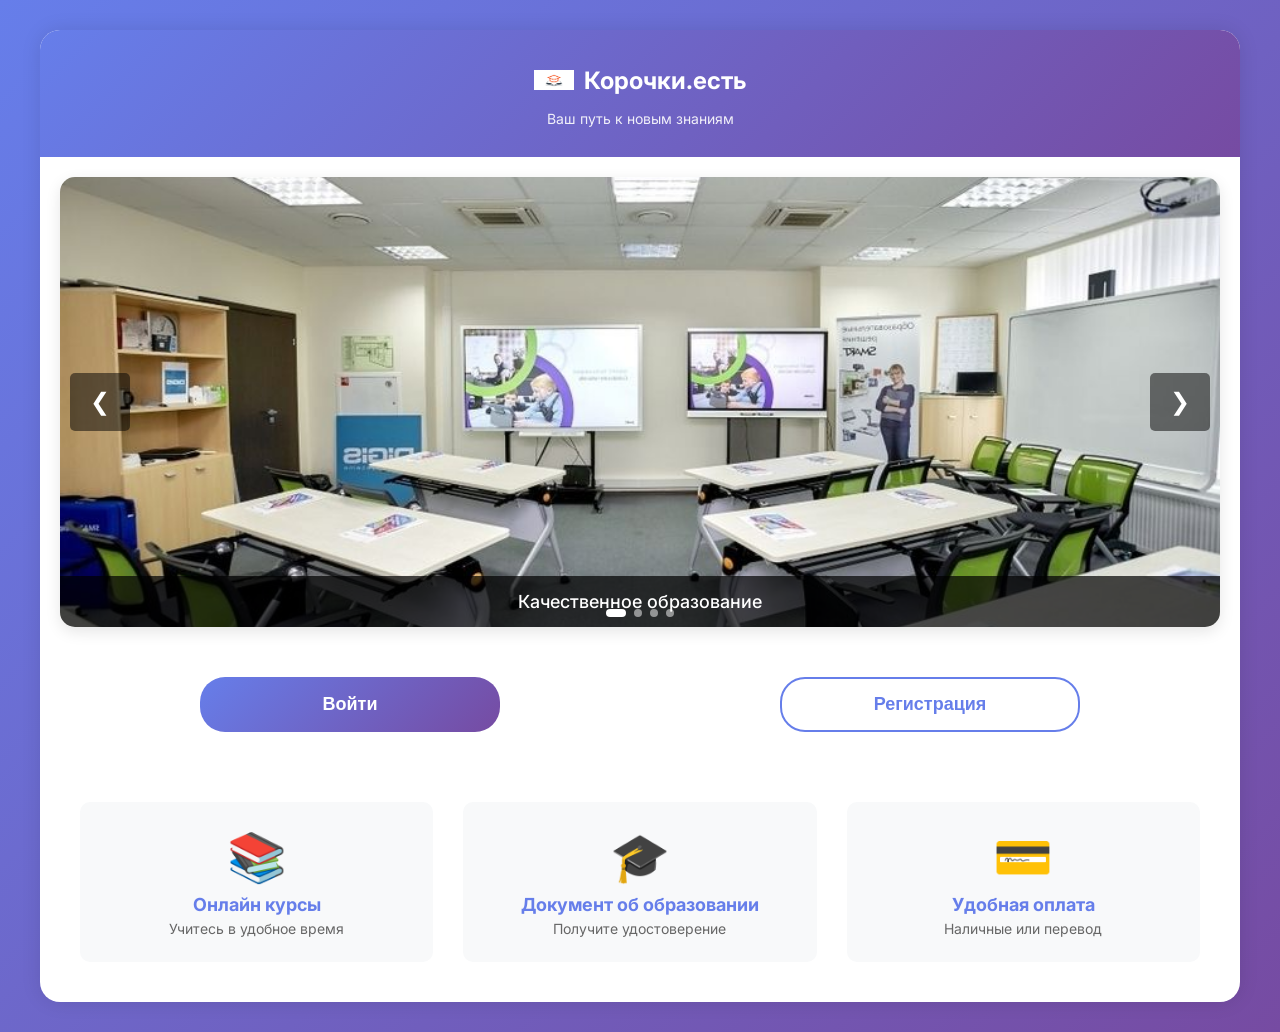
==== index.html @ 3d842842 "first commit" ====
<!DOCTYPE html>
<html lang="ru">
<head>
    <meta charset="UTF-8">
    <meta name="viewport" content="width=device-width, initial-scale=1.0, viewport-fit=cover">
    <title>Корочки.есть - Портал онлайн курсов</title>
    <link rel="stylesheet" href="css/style.css">
    <link href="https://fonts.googleapis.com/css2?family=Inter:wght@300;400;500;600;700&display=swap" rel="stylesheet">
</head>
<body>
    <div class="container">
        <header class="header">
            <div class="logo">
                <img src="images/image01.webp" alt="Корочки.есть" class="logo-img" onerror="this.src='images/placeholder.png'">
                <h1>Корочки.есть</h1>
            </div>
            <p class="tagline">Ваш путь к новым знаниям</p>
            <div class="user-info" id="userInfo" style="display: none;">
                <span id="userName"></span>
                <button class="logout-btn" onclick="logout()">Выйти</button>
            </div>
        </header>

        <!-- Слайдер -->
        <div class="slider-container">
            <div class="slider">
                <div class="slide active">
                    <img src="images/image06.jpg" alt="Образование" onerror="this.src='images/placeholder.jpg'">
                    <div class="slide-caption">Качественное образование</div>
                </div>
                <div class="slide">
                    <img src="images/image08.webp" alt="Курсы" onerror="this.src='images/placeholder.jpg'">
                    <div class="slide-caption">Современные программы</div>
                </div>
                <div class="slide">
                    <img src="images/image11.jpg" alt="Диплом" onerror="this.src='images/placeholder.jpg'">
                    <div class="slide-caption">Официальные документы</div>
                </div>
                <div class="slide">
                    <img src="images/image13.webp" alt="Поддержка" onerror="this.src='images/placeholder.jpg'">
                    <div class="slide-caption">Профессиональные преподаватели</div>
                </div>
            </div>
            <button class="slider-btn prev" onclick="changeSlide(-1)">❮</button>
            <button class="slider-btn next" onclick="changeSlide(1)">❯</button>
            <div class="slider-dots"></div>
        </div>

        <div class="auth-buttons" id="authButtons">
            <button class="btn-primary" onclick="window.location.href='login.html'">Войти</button>
            <button class="btn-secondary" onclick="window.location.href='register.html'">Регистрация</button>
        </div>

        <div class="features">
            <div class="feature-card">
                <div class="feature-icon">📚</div>
                <h3>Онлайн курсы</h3>
                <p>Учитесь в удобное время</p>
            </div>
            <div class="feature-card">
                <div class="feature-icon">🎓</div>
                <h3>Документ об образовании</h3>
                <p>Получите удостоверение</p>
            </div>
            <div class="feature-card">
                <div class="feature-icon">💳</div>
                <h3>Удобная оплата</h3>
                <p>Наличные или перевод</p>
            </div>
        </div>
    </div>

    <script src="js/main.js"></script>
    <script>
        // Проверка авторизации
        if (sessionStorage.getItem('user_id')) {
            document.getElementById('authButtons').style.display = 'none';
            const userInfo = document.getElementById('userInfo');
            userInfo.style.display = 'flex';
            document.getElementById('userName').textContent = `Привет, ${sessionStorage.getItem('full_name') || sessionStorage.getItem('username')}!`;
            
            // Добавляем кнопку перехода в личный кабинет
            const dashboardBtn = document.createElement('button');
            dashboardBtn.className = 'btn-primary';
            dashboardBtn.textContent = 'Мои заявки';
            dashboardBtn.style.marginTop = '10px';
            dashboardBtn.onclick = () => {
                if (sessionStorage.getItem('user_role') === 'admin') {
                    window.location.href = 'admin.html';
                } else {
                    window.location.href = 'applications.html';
                }
            };
            document.querySelector('.auth-buttons').after(dashboardBtn);
        }
    </script>
</body>
</html>
---- css/style.css ----
* {
    margin: 0;
    padding: 0;
    box-sizing: border-box;
}

body {
    font-family: 'Inter', sans-serif;
    background: linear-gradient(135deg, #667eea 0%, #764ba2 100%);
    min-height: 100vh;
    color: #333;
}

/* Контейнер адаптивный */
.container {
    max-width: 1200px;
    margin: 0 auto;
    background: #fff;
    min-height: 100vh;
    box-shadow: 0 0 20px rgba(0,0,0,0.1);
    transition: all 0.3s ease;
}

/* Header */
.header {
    background: linear-gradient(135deg, #667eea 0%, #764ba2 100%);
    color: white;
    padding: 30px 20px;
    text-align: center;
}

.logo {
    display: flex;
    align-items: center;
    justify-content: center;
    gap: 10px;
    margin-bottom: 10px;
}

.logo-img {
    width: 40px;
    height: 40px;
    object-fit: contain;
}

.logo h1 {
    font-size: 24px;
    font-weight: 700;
}

.tagline {
    font-size: 14px;
    opacity: 0.9;
}

/* Слайдер */
.slider-container {
    position: relative;
    margin: 20px;
    border-radius: 15px;
    overflow: hidden;
    box-shadow: 0 5px 15px rgba(0,0,0,0.1);
}

.slider {
    position: relative;
    height: 200px;
}

.slide {
    position: absolute;
    width: 100%;
    height: 100%;
    opacity: 0;
    transition: opacity 0.5s ease;
}

.slide.active {
    opacity: 1;
}

.slide img {
    width: 100%;
    height: 100%;
    object-fit: cover;
    background: linear-gradient(135deg, #667eea 0%, #764ba2 100%);
}

.slide-caption {
    position: absolute;
    bottom: 0;
    left: 0;
    right: 0;
    background: rgba(0,0,0,0.7);
    color: white;
    padding: 10px;
    text-align: center;
    font-size: 14px;
    font-weight: 500;
}

.slider-btn {
    position: absolute;
    top: 50%;
    transform: translateY(-50%);
    background: rgba(0,0,0,0.5);
    color: white;
    border: none;
    padding: 10px 15px;
    cursor: pointer;
    font-size: 18px;
    border-radius: 5px;
    transition: all 0.3s;
    z-index: 10;
}

.slider-btn:hover {
    background: rgba(0,0,0,0.8);
    transform: translateY(-50%) scale(1.05);
}

.prev {
    left: 10px;
}

.next {
    right: 10px;
}

.slider-dots {
    position: absolute;
    bottom: 10px;
    left: 50%;
    transform: translateX(-50%);
    display: flex;
    gap: 8px;
    z-index: 10;
}

.dot {
    width: 8px;
    height: 8px;
    border-radius: 50%;
    background: rgba(255,255,255,0.5);
    cursor: pointer;
    transition: all 0.3s;
}

.dot:hover {
    background: rgba(255,255,255,0.8);
    transform: scale(1.2);
}

.dot.active {
    background: white;
    width: 20px;
    border-radius: 10px;
}

/* Кнопки */
.auth-buttons {
    display: flex;
    gap: 15px;
    padding: 20px;
    justify-content: center;
}

.btn-primary, .btn-secondary {
    flex: 1;
    padding: 12px;
    border: none;
    border-radius: 25px;
    font-size: 16px;
    font-weight: 600;
    cursor: pointer;
    transition: transform 0.3s, box-shadow 0.3s;
}

.btn-primary {
    background: linear-gradient(135deg, #667eea 0%, #764ba2 100%);
    color: white;
}

.btn-secondary {
    background: transparent;
    border: 2px solid #667eea;
    color: #667eea;
}

.btn-primary:hover, .btn-secondary:hover {
    transform: translateY(-2px);
    box-shadow: 0 5px 15px rgba(0,0,0,0.2);
}

/* Карточки преимуществ */
.features {
    display: grid;
    grid-template-columns: repeat(3, 1fr);
    gap: 15px;
    padding: 20px;
}

.feature-card {
    text-align: center;
    padding: 15px;
    background: #f8f9fa;
    border-radius: 10px;
    transition: transform 0.3s;
}

.feature-card:hover {
    transform: translateY(-5px);
}

.feature-icon {
    font-size: 32px;
    margin-bottom: 8px;
}

.feature-card h3 {
    font-size: 14px;
    margin-bottom: 5px;
    color: #667eea;
}

.feature-card p {
    font-size: 12px;
    color: #666;
}

/* Формы */
.form-container {
    padding: 20px;
    max-width: 500px;
    margin: 0 auto;
}

.form-group {
    margin-bottom: 20px;
}

.form-group label {
    display: block;
    margin-bottom: 8px;
    font-weight: 500;
    color: #333;
}

.form-group input, 
.form-group select, 
.form-group textarea {
    width: 100%;
    padding: 12px;
    border: 2px solid #e0e0e0;
    border-radius: 10px;
    font-size: 14px;
    transition: border-color 0.3s;
}

.form-group input:focus, 
.form-group select:focus, 
.form-group textarea:focus {
    outline: none;
    border-color: #667eea;
}

.form-group input.error {
    border-color: #f44336;
}

.error-message {
    color: #f44336;
    font-size: 12px;
    margin-top: 5px;
    display: none;
}

.btn-submit {
    width: 100%;
    padding: 14px;
    background: linear-gradient(135deg, #667eea 0%, #764ba2 100%);
    color: white;
    border: none;
    border-radius: 25px;
    font-size: 16px;
    font-weight: 600;
    cursor: pointer;
    transition: transform 0.3s;
}

.btn-submit:hover {
    transform: translateY(-2px);
}

/* Таблицы */
.table-container {
    overflow-x: auto;
    padding: 20px;
}

table {
    width: 100%;
    border-collapse: collapse;
    min-width: 600px;
}

th, td {
    padding: 12px;
    text-align: left;
    border-bottom: 1px solid #e0e0e0;
}

th {
    background: #f8f9fa;
    font-weight: 600;
    color: #667eea;
}

.status-badge {
    display: inline-block;
    padding: 4px 8px;
    border-radius: 12px;
    font-size: 12px;
    font-weight: 500;
}

.status-new {
    background: #ff9800;
    color: white;
}

.status-in_progress {
    background: #2196f3;
    color: white;
}

.status-completed {
    background: #4caf50;
    color: white;
}

/* Модальные окна */
.modal {
    display: none;
    position: fixed;
    top: 0;
    left: 0;
    width: 100%;
    height: 100%;
    background: rgba(0,0,0,0.5);
    justify-content: center;
    align-items: center;
    z-index: 1000;
}

.modal-content {
    background: white;
    padding: 30px;
    border-radius: 15px;
    max-width: 90%;
    width: 500px;
    position: relative;
    animation: modalSlideIn 0.3s;
}

.close {
    position: absolute;
    top: 15px;
    right: 20px;
    font-size: 24px;
    cursor: pointer;
    color: #999;
    transition: color 0.3s;
}

.close:hover {
    color: #333;
}

/* Навигация */
.nav-menu {
    display: flex;
    background: #f8f9fa;
    border-bottom: 1px solid #e0e0e0;
}

.nav-link {
    flex: 1;
    text-align: center;
    padding: 12px;
    text-decoration: none;
    color: #666;
    font-weight: 500;
    transition: all 0.3s;
}

.nav-link.active {
    color: #667eea;
    border-bottom: 2px solid #667eea;
}

.nav-link:hover {
    background: #f0f0f0;
}

/* Информация о пользователе */
.user-info {
    display: flex;
    align-items: center;
    justify-content: space-between;
    padding: 10px 20px;
    background: rgba(255,255,255,0.1);
    border-radius: 10px;
    margin-top: 10px;
}

.logout-btn {
    background: rgba(255,255,255,0.2);
    border: none;
    color: white;
    padding: 5px 15px;
    border-radius: 20px;
    cursor: pointer;
    transition: all 0.3s;
}

.logout-btn:hover {
    background: rgba(255,255,255,0.3);
    transform: scale(1.05);
}

/* Список заявок */
.applications-list {
    padding: 20px;
    display: grid;
    grid-template-columns: repeat(auto-fill, minmax(350px, 1fr));
    gap: 20px;
}

.application-card {
    background: white;
    border-radius: 10px;
    padding: 15px;
    box-shadow: 0 2px 5px rgba(0,0,0,0.1);
    transition: transform 0.3s, box-shadow 0.3s;
}

.application-card:hover {
    transform: translateY(-5px);
    box-shadow: 0 5px 20px rgba(0,0,0,0.15);
}

.application-header {
    display: flex;
    justify-content: space-between;
    align-items: center;
    margin-bottom: 10px;
}

.application-header h3 {
    color: #667eea;
    font-size: 16px;
}

.application-details {
    font-size: 14px;
    color: #666;
}

.application-details p {
    margin: 5px 0;
}

.application-actions {
    margin-top: 10px;
}

.btn-review {
    background: #4caf50;
    color: white;
    border: none;
    padding: 8px 15px;
    border-radius: 20px;
    cursor: pointer;
    font-size: 12px;
    transition: all 0.3s;
}

.btn-review:hover {
    background: #45a049;
    transform: scale(1.05);
}

/* Пустое состояние */
.empty-state {
    text-align: center;
    padding: 40px 20px;
}

.empty-icon {
    font-size: 64px;
    margin-bottom: 20px;
    opacity: 0.5;
}

.empty-state p {
    color: #666;
    margin-bottom: 20px;
}

/* Статистика администратора */
.admin-stats {
    display: grid;
    grid-template-columns: repeat(auto-fit, minmax(200px, 1fr));
    gap: 15px;
    padding: 20px;
}

.stat-card {
    background: linear-gradient(135deg, #667eea 0%, #764ba2 100%);
    color: white;
    padding: 20px;
    border-radius: 10px;
    text-align: center;
    transition: transform 0.3s;
}

.stat-card:hover {
    transform: translateY(-3px);
}

.stat-value {
    font-size: 32px;
    font-weight: bold;
}

.stat-label {
    font-size: 14px;
    opacity: 0.9;
    margin-top: 5px;
}

/* Фильтры */
.admin-filters {
    display: flex;
    gap: 10px;
    padding: 0 20px 20px 20px;
    flex-wrap: wrap;
}

.search-input, 
.filter-select {
    flex: 1;
    min-width: 200px;
    padding: 12px;
    border: 2px solid #e0e0e0;
    border-radius: 10px;
    font-size: 14px;
    transition: border-color 0.3s;
}

.search-input:focus, 
.filter-select:focus {
    outline: none;
    border-color: #667eea;
}

/* Кнопки действий */
.btn-view {
    background: #667eea;
    color: white;
    border: none;
    padding: 5px 10px;
    border-radius: 5px;
    cursor: pointer;
    font-size: 12px;
    transition: all 0.3s;
}

.btn-view:hover {
    background: #5a67d8;
    transform: scale(1.05);
}

.btn-refresh {
    background: #667eea;
    color: white;
    border: none;
    padding: 8px 15px;
    border-radius: 20px;
    cursor: pointer;
    font-size: 14px;
    transition: all 0.3s;
}

.btn-refresh:hover {
    background: #5a67d8;
    transform: rotate(180deg);
}

/* Пагинация */
.pagination {
    padding: 20px;
    text-align: center;
}

.pagination-controls {
    display: flex;
    justify-content: center;
    gap: 5px;
    flex-wrap: wrap;
}

.page-btn {
    padding: 8px 12px;
    border: 1px solid #e0e0e0;
    background: white;
    border-radius: 5px;
    cursor: pointer;
    transition: all 0.3s;
}

.page-btn:hover:not(:disabled) {
    background: #667eea;
    color: white;
    border-color: #667eea;
}

.page-btn.active {
    background: #667eea;
    color: white;
    border-color: #667eea;
}

.page-btn:disabled {
    opacity: 0.5;
    cursor: not-allowed;
}

/* Радио-кнопки */
.radio-group {
    display: flex;
    gap: 20px;
    margin-top: 8px;
    flex-wrap: wrap;
}

.radio-label {
    display: flex;
    align-items: center;
    gap: 8px;
    cursor: pointer;
}

.radio-label input[type="radio"] {
    width: auto;
    cursor: pointer;
}

/* Звезды рейтинга */
.rating-stars {
    display: flex;
    gap: 5px;
    font-size: 24px;
    cursor: pointer;
}

.star {
    color: #ddd;
    transition: color 0.3s;
}

.star.active {
    color: #ffc107;
}

.star:hover {
    color: #ffc107;
}

/* Заголовки */
.applications-header {
    display: flex;
    justify-content: space-between;
    align-items: center;
    padding: 20px 20px 0 20px;
    flex-wrap: wrap;
    gap: 10px;
}

.applications-header h2 {
    font-size: 18px;
    color: #333;
}

/* Форма с кнопками */
.form-actions {
    display: flex;
    gap: 10px;
    margin-top: 20px;
    flex-wrap: wrap;
}

.form-actions .btn-submit {
    flex: 2;
}

.form-actions .btn-secondary {
    flex: 1;
    padding: 14px;
}

/* Анимации */
@keyframes fadeIn {
    from {
        opacity: 0;
        transform: translateY(20px);
    }
    to {
        opacity: 1;
        transform: translateY(0);
    }
}

@keyframes modalSlideIn {
    from {
        transform: translateY(-50px);
        opacity: 0;
    }
    to {
        transform: translateY(0);
        opacity: 1;
    }
}

@keyframes slideIn {
    from {
        transform: translateX(100%);
        opacity: 0;
    }
    to {
        transform: translateX(0);
        opacity: 1;
    }
}

@keyframes slideOut {
    from {
        transform: translateX(0);
        opacity: 1;
    }
    to {
        transform: translateX(100%);
        opacity: 0;
    }
}

.fade-in {
    animation: fadeIn 0.5s ease;
}

/* Уведомления */
.notification {
    position: fixed;
    top: 20px;
    right: 20px;
    padding: 12px 20px;
    border-radius: 8px;
    z-index: 2000;
    animation: slideIn 0.3s ease;
    box-shadow: 0 2px 10px rgba(0,0,0,0.2);
}

.notification-success {
    background: #4caf50;
    color: white;
}

.notification-error {
    background: #f44336;
    color: white;
}

.notification-info {
    background: #2196f3;
    color: white;
}

/* Стили для скролла */
::-webkit-scrollbar {
    width: 8px;
    height: 8px;
}

::-webkit-scrollbar-track {
    background: #f1f1f1;
    border-radius: 10px;
}

::-webkit-scrollbar-thumb {
    background: #667eea;
    border-radius: 10px;
}

::-webkit-scrollbar-thumb:hover {
    background: #5a67d8;
}

/* ==================== */
/* АДАПТИВНОСТЬ ДЛЯ РАЗНЫХ УСТРОЙСТВ */
/* ==================== */

/* Смартфоны (до 768px) */
@media (max-width: 768px) {
    .container {
        max-width: 100%;
    }
    
    .slider {
        height: 200px;
    }
    
    .slide-caption {
        font-size: 12px;
        padding: 8px;
    }
    
    .slider-btn {
        padding: 6px 10px;
        font-size: 14px;
    }
    
    .features {
        gap: 10px;
    }
    
    .feature-card {
        padding: 10px;
    }
    
    .applications-list {
        grid-template-columns: 1fr;
        padding: 15px;
    }
    
    .admin-stats {
        grid-template-columns: repeat(2, 1fr);
    }
    
    .admin-filters {
        flex-direction: column;
    }
    
    .search-input, 
    .filter-select {
        width: 100%;
        min-width: auto;
    }
    
    table {
        font-size: 12px;
        min-width: 500px;
    }
    
    th, td {
        padding: 8px;
    }
    
    .status-select {
        font-size: 10px;
        padding: 3px 6px;
    }
    
    .btn-view {
        font-size: 10px;
        padding: 3px 6px;
    }
    
    .modal-content {
        padding: 20px;
        width: 90%;
        max-width: 90%;
    }
    
    .form-container {
        padding: 15px;
    }
    
    .user-info {
        flex-direction: column;
        gap: 10px;
        text-align: center;
    }
}

/* Планшеты (768px - 1024px) */
@media (min-width: 769px) and (max-width: 1024px) {
    .container {
        max-width: 90%;
        margin: 20px auto;
        border-radius: 20px;
    }
    
    .slider {
        height: 350px;
    }
    
    .features {
        gap: 20px;
        padding: 30px;
    }
    
    .applications-list {
        grid-template-columns: repeat(2, 1fr);
        gap: 20px;
        padding: 30px;
    }
    
    .admin-stats {
        grid-template-columns: repeat(4, 1fr);
    }
    
    .form-container {
        max-width: 600px;
        padding: 30px;
    }
    
    .modal-content {
        width: 600px;
    }
}

/* Десктоп (1025px и выше) */
@media (min-width: 1025px) {
    .container {
        max-width: 1200px;
        margin: 30px auto;
        border-radius: 20px;
        overflow: hidden;
    }
    
    .slider {
        height: 450px;
    }
    
    .slide-caption {
        font-size: 18px;
        padding: 15px;
    }
    
    .slider-btn {
        padding: 15px 20px;
        font-size: 24px;
    }
    
    .features {
        gap: 30px;
        padding: 40px;
    }
    
    .feature-card {
        padding: 25px;
    }
    
    .feature-icon {
        font-size: 48px;
    }
    
    .feature-card h3 {
        font-size: 18px;
    }
    
    .feature-card p {
        font-size: 14px;
    }
    
    .auth-buttons {
        padding: 30px;
        gap: 20px;
    }
    
    .btn-primary, .btn-secondary {
        padding: 15px;
        font-size: 18px;
        max-width: 300px;
        margin: 0 auto;
    }
    
    .applications-list {
        grid-template-columns: repeat(3, 1fr);
        gap: 25px;
        padding: 40px;
    }
    
    .application-card {
        padding: 20px;
    }
    
    .application-header h3 {
        font-size: 18px;
    }
    
    .application-details {
        font-size: 14px;
    }
    
    .admin-stats {
        gap: 25px;
        padding: 30px;
    }
    
    .stat-card {
        padding: 25px;
    }
    
    .stat-value {
        font-size: 36px;
    }
    
    .stat-label {
        font-size: 16px;
    }
    
    .admin-filters {
        padding: 0 30px 30px 30px;
        gap: 15px;
    }
    
    .search-input, 
    .filter-select {
        padding: 12px 15px;
        font-size: 16px;
    }
    
    .table-container {
        padding: 30px;
    }
    
    table {
        min-width: auto;
    }
    
    th, td {
        padding: 15px;
        font-size: 14px;
    }
    
    .form-container {
        max-width: 700px;
        padding: 40px;
    }
    
    .form-group label {
        font-size: 16px;
    }
    
    .form-group input, 
    .form-group select, 
    .form-group textarea {
        padding: 14px;
        font-size: 16px;
    }
    
    .btn-submit {
        padding: 16px;
        font-size: 18px;
    }
    
    .modal-content {
        width: 700px;
        padding: 40px;
    }
    
    .nav-link {
        padding: 15px;
        font-size: 16px;
    }
    
    .user-info {
        padding: 15px 30px;
    }
    
    .logout-btn {
        padding: 8px 20px;
        font-size: 14px;
    }
    
    .pagination {
        padding: 30px;
    }
    
    .page-btn {
        padding: 10px 15px;
    }
}

/* Очень большие экраны (1400px и выше) */
@media (min-width: 1400px) {
    .container {
        max-width: 1400px;
    }
    
    .slider {
        height: 550px;
    }
    
    .features {
        grid-template-columns: repeat(3, 1fr);
        gap: 40px;
    }
    
    .applications-list {
        grid-template-columns: repeat(4, 1fr);
    }
    
    .admin-stats {
        grid-template-columns: repeat(4, 1fr);
    }
}

/* Поддержка темной темы (опционально) */
@media (prefers-color-scheme: dark) {
    body {
        background: linear-gradient(135deg, #1a1a2e 0%, #16213e 100%);
    }
    
    .container {
        background: #1e1e2e;
    }
    
    .feature-card {
        background: #2a2a3a;
    }
    
    .feature-card h3 {
        color: #a0a0ff;
    }
    
    .feature-card p {
        color: #aaa;
    }
    
    .application-card {
        background: #2a2a3a;
    }
    
    .application-details {
        color: #ccc;
    }
    
    .modal-content {
        background: #2a2a3a;
        color: white;
    }
    
    .form-group label {
        color: #eee;
    }
    
    .form-group input, 
    .form-group select, 
    .form-group textarea {
        background: #3a3a4a;
        border-color: #4a4a5a;
        color: white;
    }
    
    .nav-menu {
        background: #2a2a3a;
        border-bottom-color: #4a4a5a;
    }
    
    .nav-link {
        color: #ccc;
    }
    
    .table-container {
        background: #2a2a3a;
    }
    
    th {
        background: #3a3a4a;
        color: #a0a0ff;
    }
    
    td {
        color: #ddd;
        border-bottom-color: #4a4a5a;
    }
    
    .page-btn {
        background: #3a3a4a;
        border-color: #4a4a5a;
        color: white;
    }
    
    .page-btn.active {
        background: #667eea;
    }
}
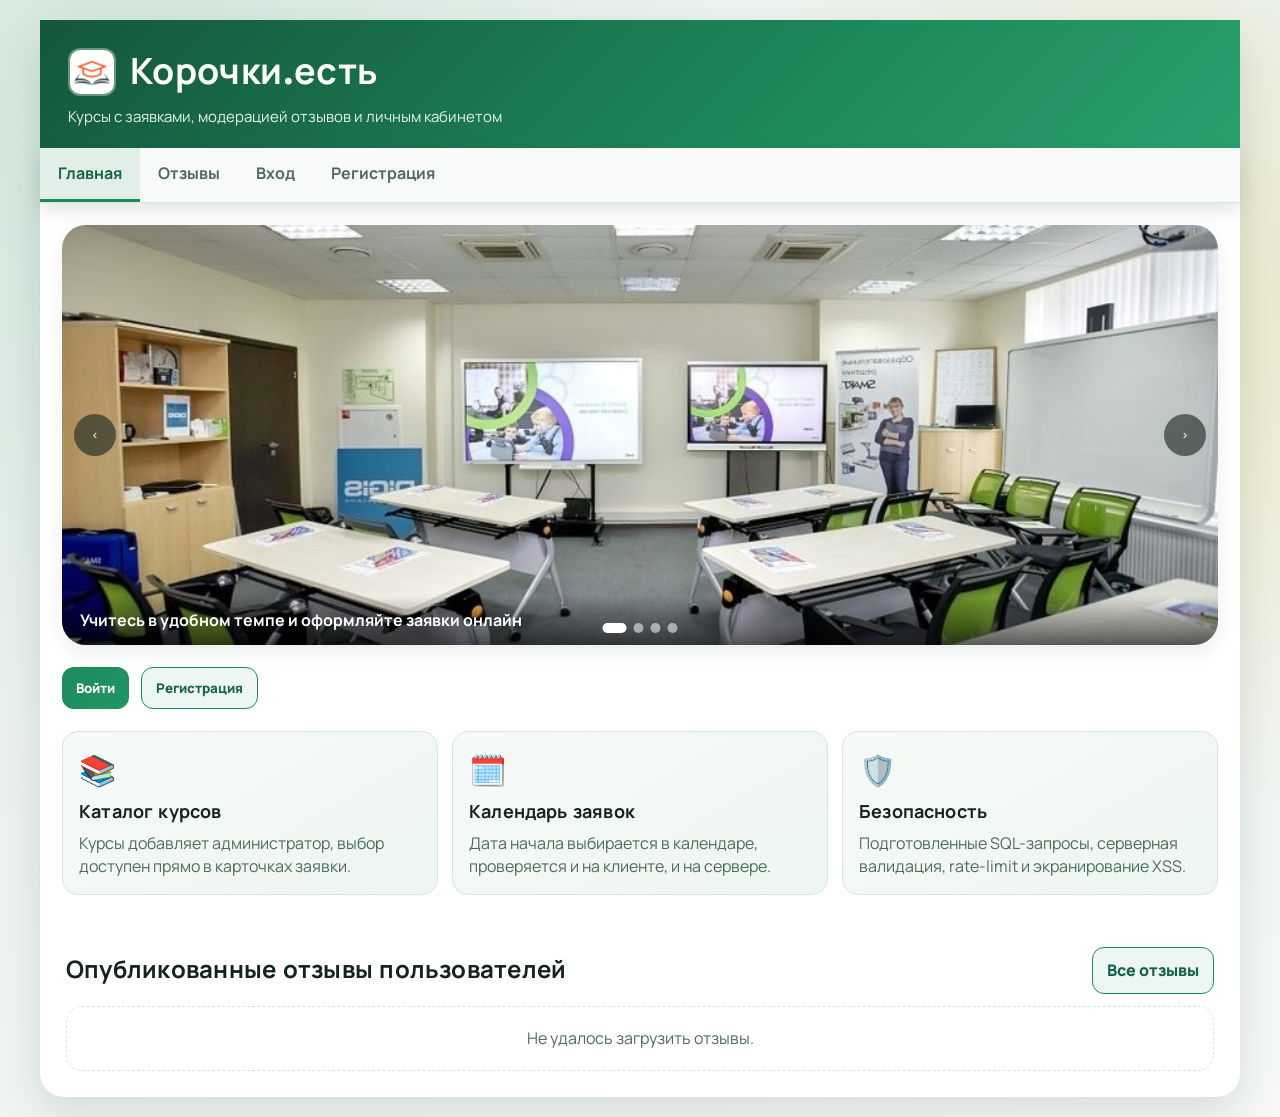
==== commit a01c868e: "second commit" ====
--- a/index.html
+++ b/index.html
@@ -1,48 +1,57 @@
-<!DOCTYPE html>
+﻿<!DOCTYPE html>
 <html lang="ru">
 <head>
     <meta charset="UTF-8">
     <meta name="viewport" content="width=device-width, initial-scale=1.0, viewport-fit=cover">
-    <title>Корочки.есть - Портал онлайн курсов</title>
+    <title>Корочки.есть - Портал онлайн-курсов</title>
     <link rel="stylesheet" href="css/style.css">
-    <link href="https://fonts.googleapis.com/css2?family=Inter:wght@300;400;500;600;700&display=swap" rel="stylesheet">
+    <link href="https://fonts.googleapis.com/css2?family=Manrope:wght@400;600;700;800&family=Space+Grotesk:wght@500;700&display=swap" rel="stylesheet">
 </head>
 <body>
-    <div class="container">
+    <div class="container container-home">
         <header class="header">
             <div class="logo">
-                <img src="images/image01.webp" alt="Корочки.есть" class="logo-img" onerror="this.src='images/placeholder.png'">
+                <img src="images/image01.webp" alt="Корочки.есть" class="logo-img">
                 <h1>Корочки.есть</h1>
             </div>
-            <p class="tagline">Ваш путь к новым знаниям</p>
-            <div class="user-info" id="userInfo" style="display: none;">
+            <p class="tagline">Курсы с заявками, модерацией отзывов и личным кабинетом</p>
+
+            <div class="user-info" id="userInfo" style="display:none;">
                 <span id="userName"></span>
                 <button class="logout-btn" onclick="logout()">Выйти</button>
             </div>
         </header>
 
-        <!-- Слайдер -->
+        <nav class="nav-menu nav-menu-sticky">
+            <a class="nav-link active" href="index.html">Главная</a>
+            <a class="nav-link" href="reviews.html">Отзывы</a>
+            <a class="nav-link" href="login.html" id="loginLink">Вход</a>
+            <a class="nav-link" href="register.html" id="registerLink">Регистрация</a>
+            <a class="nav-link" href="applications.html" id="cabinetLink" style="display:none;">Личный кабинет</a>
+            <a class="nav-link" href="admin.html" id="adminLink" style="display:none;">Админка</a>
+        </nav>
+
         <div class="slider-container">
             <div class="slider">
                 <div class="slide active">
-                    <img src="images/image06.jpg" alt="Образование" onerror="this.src='images/placeholder.jpg'">
-                    <div class="slide-caption">Качественное образование</div>
+                    <img src="images/image06.jpg" alt="Обучение онлайн">
+                    <div class="slide-caption">Учитесь в удобном темпе и оформляйте заявки онлайн</div>
                 </div>
                 <div class="slide">
-                    <img src="images/image08.webp" alt="Курсы" onerror="this.src='images/placeholder.jpg'">
-                    <div class="slide-caption">Современные программы</div>
+                    <img src="images/image08.webp" alt="Современные программы">
+                    <div class="slide-caption">Современные программы и прозрачный процесс обучения</div>
                 </div>
                 <div class="slide">
-                    <img src="images/image11.jpg" alt="Диплом" onerror="this.src='images/placeholder.jpg'">
-                    <div class="slide-caption">Официальные документы</div>
+                    <img src="images/image11.jpg" alt="Итоговый документ">
+                    <div class="slide-caption">После завершения обучения вы можете оставить отзыв</div>
                 </div>
                 <div class="slide">
-                    <img src="images/image13.webp" alt="Поддержка" onerror="this.src='images/placeholder.jpg'">
-                    <div class="slide-caption">Профессиональные преподаватели</div>
+                    <img src="images/image13.webp" alt="Поддержка пользователей">
+                    <div class="slide-caption">Каждый отзыв проходит модерацию администратора</div>
                 </div>
             </div>
-            <button class="slider-btn prev" onclick="changeSlide(-1)">❮</button>
-            <button class="slider-btn next" onclick="changeSlide(1)">❯</button>
+            <button class="slider-btn prev" onclick="changeSlide(-1)">‹</button>
+            <button class="slider-btn next" onclick="changeSlide(1)">›</button>
             <div class="slider-dots"></div>
         </div>
 
@@ -51,48 +60,86 @@
             <button class="btn-secondary" onclick="window.location.href='register.html'">Регистрация</button>
         </div>
 
-        <div class="features">
-            <div class="feature-card">
+        <section class="features">
+            <article class="feature-card">
                 <div class="feature-icon">📚</div>
-                <h3>Онлайн курсы</h3>
-                <p>Учитесь в удобное время</p>
+                <h3>Каталог курсов</h3>
+                <p>Курсы добавляет администратор, выбор доступен прямо в карточках заявки.</p>
+            </article>
+            <article class="feature-card">
+                <div class="feature-icon">🗓️</div>
+                <h3>Календарь заявок</h3>
+                <p>Дата начала выбирается в календаре, проверяется и на клиенте, и на сервере.</p>
+            </article>
+            <article class="feature-card">
+                <div class="feature-icon">🛡️</div>
+                <h3>Безопасность</h3>
+                <p>Подготовленные SQL-запросы, серверная валидация, rate-limit и экранирование XSS.</p>
+            </article>
+        </section>
+
+        <section class="content">
+            <div class="section-header">
+                <h2>Опубликованные отзывы пользователей</h2>
+                <a href="reviews.html" class="btn-secondary" style="text-decoration:none; display:inline-flex; align-items:center;">Все отзывы</a>
             </div>
-            <div class="feature-card">
-                <div class="feature-icon">🎓</div>
-                <h3>Документ об образовании</h3>
-                <p>Получите удостоверение</p>
+            <div id="latestReviews" class="review-grid">
+                <div class="loading">Загрузка отзывов...</div>
             </div>
-            <div class="feature-card">
-                <div class="feature-icon">💳</div>
-                <h3>Удобная оплата</h3>
-                <p>Наличные или перевод</p>
-            </div>
-        </div>
+        </section>
     </div>
 
     <script src="js/main.js"></script>
     <script>
-        // Проверка авторизации
-        if (sessionStorage.getItem('user_id')) {
+        async function loadLatestReviews() {
+            const container = document.getElementById('latestReviews');
+
+            try {
+                const result = await apiRequest('api/reviews.php', 'GET');
+                const reviews = result.data || [];
+
+                if (!reviews.length) {
+                    container.innerHTML = '<div class="empty-state">Пока нет опубликованных отзывов.</div>';
+                    return;
+                }
+
+                container.innerHTML = reviews.map((review) => `
+                    <article class="review-card">
+                        <h3>${escapeHtml(review.course_name)}</h3>
+                        <p class="review-rating">Оценка: ${'★'.repeat(Math.max(1, Math.min(5, Number(review.rating) || 0)))} (${Number(review.rating) || 0}/5)</p>
+                        <p>${escapeHtml(review.content)}</p>
+                        <p class="text-muted">Автор: ${escapeHtml(review.full_name)}</p>
+                        <p class="text-muted">Дата: ${formatDateTime(review.created_at)}</p>
+                    </article>
+                `).join('');
+            } catch (error) {
+                container.innerHTML = '<div class="empty-state">Не удалось загрузить отзывы.</div>';
+            }
+        }
+
+        function initHeaderBySession() {
+            const userId = sessionStorage.getItem('user_id');
+            const userRole = sessionStorage.getItem('user_role');
+
+            if (!userId) {
+                return;
+            }
+
             document.getElementById('authButtons').style.display = 'none';
+            document.getElementById('loginLink').style.display = 'none';
+            document.getElementById('registerLink').style.display = 'none';
+            document.getElementById('cabinetLink').style.display = userRole === 'admin' ? 'none' : 'inline-flex';
+            document.getElementById('adminLink').style.display = userRole === 'admin' ? 'inline-flex' : 'none';
+
             const userInfo = document.getElementById('userInfo');
             userInfo.style.display = 'flex';
-            document.getElementById('userName').textContent = `Привет, ${sessionStorage.getItem('full_name') || sessionStorage.getItem('username')}!`;
-            
-            // Добавляем кнопку перехода в личный кабинет
-            const dashboardBtn = document.createElement('button');
-            dashboardBtn.className = 'btn-primary';
-            dashboardBtn.textContent = 'Мои заявки';
-            dashboardBtn.style.marginTop = '10px';
-            dashboardBtn.onclick = () => {
-                if (sessionStorage.getItem('user_role') === 'admin') {
-                    window.location.href = 'admin.html';
-                } else {
-                    window.location.href = 'applications.html';
-                }
-            };
-            document.querySelector('.auth-buttons').after(dashboardBtn);
+            document.getElementById('userName').textContent = `Пользователь: ${sessionStorage.getItem('full_name') || sessionStorage.getItem('username')}`;
         }
+
+        document.addEventListener('DOMContentLoaded', () => {
+            initHeaderBySession();
+            loadLatestReviews();
+        });
     </script>
 </body>
-</html>+</html>
--- a/css/style.css
+++ b/css/style.css
@@ -1,78 +1,183 @@
+:root {
+    --bg: #f3f7f4;
+    --surface: #ffffff;
+    --surface-muted: #f7faf8;
+    --text: #14231b;
+    --text-muted: #4f6a5d;
+    --primary: #1e8a5a;
+    --primary-dark: #146344;
+    --accent: #f3b61f;
+    --danger: #d64545;
+    --warning: #d48d1a;
+    --info: #2f6fce;
+    --border: #d8e6dd;
+    --shadow-sm: 0 8px 20px rgba(14, 42, 30, 0.08);
+    --shadow-md: 0 16px 40px rgba(14, 42, 30, 0.12);
+    --radius-sm: 10px;
+    --radius-md: 16px;
+    --radius-lg: 24px;
+}
+
 * {
+    box-sizing: border-box;
     margin: 0;
     padding: 0;
-    box-sizing: border-box;
 }
 
 body {
-    font-family: 'Inter', sans-serif;
-    background: linear-gradient(135deg, #667eea 0%, #764ba2 100%);
     min-height: 100vh;
-    color: #333;
-}
-
-/* Контейнер адаптивный */
+    background:
+        radial-gradient(circle at 10% 10%, rgba(30, 138, 90, 0.14), transparent 40%),
+        radial-gradient(circle at 90% 30%, rgba(243, 182, 31, 0.18), transparent 35%),
+        linear-gradient(160deg, #edf5f0 0%, #e9f1ed 45%, #f5f8f6 100%);
+    color: var(--text);
+    font-family: 'Manrope', 'Segoe UI', sans-serif;
+    line-height: 1.45;
+    padding: 20px;
+}
+
+body.modal-open {
+    overflow: hidden;
+}
+
 .container {
-    max-width: 1200px;
+    width: min(1200px, 100%);
     margin: 0 auto;
-    background: #fff;
-    min-height: 100vh;
-    box-shadow: 0 0 20px rgba(0,0,0,0.1);
-    transition: all 0.3s ease;
-}
-
-/* Header */
+    background: var(--surface);
+    border-radius: var(--radius-lg);
+    overflow: hidden;
+    box-shadow: var(--shadow-md);
+    min-height: calc(100vh - 40px);
+}
+
+.container-home {
+    overflow: visible;
+}
+
 .header {
-    background: linear-gradient(135deg, #667eea 0%, #764ba2 100%);
-    color: white;
-    padding: 30px 20px;
-    text-align: center;
+    padding: 28px 28px 20px;
+    background: linear-gradient(135deg, #14573b 0%, #1e8a5a 65%, #2aa06d 100%);
+    color: #fff;
 }
 
 .logo {
     display: flex;
     align-items: center;
-    justify-content: center;
-    gap: 10px;
-    margin-bottom: 10px;
+    gap: 14px;
 }
 
 .logo-img {
-    width: 40px;
-    height: 40px;
-    object-fit: contain;
+    width: 48px;
+    height: 48px;
+    border-radius: 12px;
+    object-fit: cover;
+    border: 2px solid rgba(255, 255, 255, 0.35);
 }
 
 .logo h1 {
-    font-size: 24px;
+    font-family: 'Space Grotesk', 'Manrope', sans-serif;
+    font-size: clamp(24px, 3vw, 36px);
+    line-height: 1;
+    letter-spacing: 0.01em;
+}
+
+.tagline {
+    color: rgba(255, 255, 255, 0.9);
+    margin-top: 10px;
+    font-size: 15px;
+}
+
+.user-info {
+    margin-top: 18px;
+    display: flex;
+    align-items: center;
+    justify-content: space-between;
+    gap: 12px;
+    padding: 12px 14px;
+    border: 1px solid rgba(255, 255, 255, 0.35);
+    background: rgba(255, 255, 255, 0.1);
+    border-radius: var(--radius-md);
+}
+
+.logout-btn {
+    border: none;
+    border-radius: 999px;
+    padding: 8px 14px;
     font-weight: 700;
-}
-
-.tagline {
-    font-size: 14px;
-    opacity: 0.9;
-}
-
-/* Слайдер */
+    color: #fff;
+    background: rgba(0, 0, 0, 0.18);
+    cursor: pointer;
+    transition: transform 0.15s ease, background 0.2s ease;
+}
+
+.logout-btn:hover {
+    background: rgba(0, 0, 0, 0.3);
+    transform: translateY(-1px);
+}
+
+.nav-menu {
+    display: flex;
+    flex-wrap: wrap;
+    background: var(--surface-muted);
+    border-bottom: 1px solid var(--border);
+}
+
+.nav-menu-sticky {
+    position: sticky;
+    top: 0;
+    z-index: 1200;
+    box-shadow: 0 8px 18px rgba(20, 60, 42, 0.12);
+}
+
+.nav-link {
+    text-decoration: none;
+    color: var(--text-muted);
+    font-weight: 700;
+    padding: 14px 18px;
+    border-bottom: 3px solid transparent;
+    transition: color 0.2s ease, border-color 0.2s ease, background 0.2s ease;
+}
+
+.nav-link:hover {
+    color: var(--text);
+    background: rgba(30, 138, 90, 0.06);
+}
+
+.nav-link.active {
+    color: var(--primary-dark);
+    border-color: var(--primary);
+    background: rgba(30, 138, 90, 0.1);
+}
+
+.content,
+.admin-panel {
+    padding: 26px;
+}
+
+h2,
+h3 {
+    font-family: 'Space Grotesk', 'Manrope', sans-serif;
+    letter-spacing: 0.01em;
+}
+
 .slider-container {
+    margin: 22px;
+    border-radius: var(--radius-lg);
+    overflow: hidden;
     position: relative;
-    margin: 20px;
-    border-radius: 15px;
-    overflow: hidden;
-    box-shadow: 0 5px 15px rgba(0,0,0,0.1);
+    box-shadow: var(--shadow-sm);
 }
 
 .slider {
+    height: clamp(220px, 42vw, 420px);
     position: relative;
-    height: 200px;
 }
 
 .slide {
     position: absolute;
-    width: 100%;
-    height: 100%;
+    inset: 0;
     opacity: 0;
-    transition: opacity 0.5s ease;
+    transition: opacity 0.45s ease;
 }
 
 .slide.active {
@@ -83,1118 +188,706 @@
     width: 100%;
     height: 100%;
     object-fit: cover;
-    background: linear-gradient(135deg, #667eea 0%, #764ba2 100%);
 }
 
 .slide-caption {
     position: absolute;
-    bottom: 0;
     left: 0;
     right: 0;
-    background: rgba(0,0,0,0.7);
-    color: white;
-    padding: 10px;
-    text-align: center;
-    font-size: 14px;
-    font-weight: 500;
+    bottom: 0;
+    color: #fff;
+    padding: 13px 18px;
+    background: linear-gradient(0deg, rgba(0, 0, 0, 0.62), rgba(0, 0, 0, 0));
+    font-weight: 700;
 }
 
 .slider-btn {
     position: absolute;
     top: 50%;
     transform: translateY(-50%);
-    background: rgba(0,0,0,0.5);
-    color: white;
+    width: 42px;
+    height: 42px;
+    border-radius: 50%;
     border: none;
-    padding: 10px 15px;
-    cursor: pointer;
-    font-size: 18px;
-    border-radius: 5px;
-    transition: all 0.3s;
-    z-index: 10;
+    background: rgba(20, 35, 27, 0.6);
+    color: #fff;
+    cursor: pointer;
 }
 
 .slider-btn:hover {
-    background: rgba(0,0,0,0.8);
-    transform: translateY(-50%) scale(1.05);
+    background: rgba(20, 35, 27, 0.85);
 }
 
 .prev {
-    left: 10px;
+    left: 12px;
 }
 
 .next {
-    right: 10px;
+    right: 12px;
 }
 
 .slider-dots {
     position: absolute;
-    bottom: 10px;
     left: 50%;
+    bottom: 12px;
     transform: translateX(-50%);
     display: flex;
-    gap: 8px;
-    z-index: 10;
+    gap: 7px;
 }
 
 .dot {
-    width: 8px;
-    height: 8px;
-    border-radius: 50%;
-    background: rgba(255,255,255,0.5);
-    cursor: pointer;
-    transition: all 0.3s;
-}
-
-.dot:hover {
-    background: rgba(255,255,255,0.8);
-    transform: scale(1.2);
+    width: 10px;
+    height: 10px;
+    border: none;
+    border-radius: 999px;
+    background: rgba(255, 255, 255, 0.54);
+    cursor: pointer;
 }
 
 .dot.active {
-    background: white;
-    width: 20px;
-    border-radius: 10px;
-}
-
-/* Кнопки */
+    width: 24px;
+    background: #fff;
+}
+
 .auth-buttons {
     display: flex;
-    gap: 15px;
-    padding: 20px;
-    justify-content: center;
-}
-
-.btn-primary, .btn-secondary {
-    flex: 1;
-    padding: 12px;
+    gap: 12px;
+    padding: 0 22px 10px;
+}
+
+.btn-primary,
+.btn-secondary,
+.btn-submit,
+.btn-refresh,
+.btn-review,
+.btn-view,
+.btn-approve,
+.btn-reject {
     border: none;
-    border-radius: 25px;
-    font-size: 16px;
-    font-weight: 600;
-    cursor: pointer;
-    transition: transform 0.3s, box-shadow 0.3s;
-}
-
-.btn-primary {
-    background: linear-gradient(135deg, #667eea 0%, #764ba2 100%);
-    color: white;
+    border-radius: 12px;
+    padding: 11px 14px;
+    font-family: inherit;
+    font-weight: 800;
+    cursor: pointer;
+    transition: transform 0.15s ease, box-shadow 0.2s ease;
+}
+
+.btn-primary,
+.btn-submit,
+.btn-refresh,
+.btn-review,
+.btn-view,
+.btn-approve {
+    color: #fff;
+    background: linear-gradient(135deg, var(--primary) 0%, #219565 100%);
 }
 
 .btn-secondary {
-    background: transparent;
-    border: 2px solid #667eea;
-    color: #667eea;
-}
-
-.btn-primary:hover, .btn-secondary:hover {
-    transform: translateY(-2px);
-    box-shadow: 0 5px 15px rgba(0,0,0,0.2);
-}
-
-/* Карточки преимуществ */
+    color: var(--primary-dark);
+    border: 1px solid var(--primary);
+    background: rgba(30, 138, 90, 0.08);
+}
+
+.btn-reject {
+    color: #fff;
+    background: linear-gradient(135deg, #b53f3f 0%, var(--danger) 100%);
+}
+
+.btn-primary:hover,
+.btn-secondary:hover,
+.btn-submit:hover,
+.btn-refresh:hover,
+.btn-review:hover,
+.btn-view:hover,
+.btn-approve:hover,
+.btn-reject:hover {
+    transform: translateY(-1px);
+    box-shadow: 0 8px 18px rgba(20, 60, 42, 0.2);
+}
+
+.btn-submit:disabled {
+    cursor: not-allowed;
+    opacity: 0.65;
+    transform: none;
+}
+
 .features {
     display: grid;
-    grid-template-columns: repeat(3, 1fr);
-    gap: 15px;
-    padding: 20px;
+    grid-template-columns: repeat(3, minmax(0, 1fr));
+    gap: 14px;
+    padding: 12px 22px 26px;
 }
 
 .feature-card {
-    text-align: center;
-    padding: 15px;
-    background: #f8f9fa;
-    border-radius: 10px;
-    transition: transform 0.3s;
-}
-
-.feature-card:hover {
-    transform: translateY(-5px);
+    background: linear-gradient(150deg, #f6faf7, #edf6f1);
+    border: 1px solid var(--border);
+    border-radius: var(--radius-md);
+    padding: 16px;
 }
 
 .feature-icon {
-    font-size: 32px;
-    margin-bottom: 8px;
+    font-size: 30px;
 }
 
 .feature-card h3 {
-    font-size: 14px;
-    margin-bottom: 5px;
-    color: #667eea;
+    font-size: 18px;
+    margin-top: 8px;
 }
 
 .feature-card p {
-    font-size: 12px;
-    color: #666;
-}
-
-/* Формы */
+    color: var(--text-muted);
+    margin-top: 6px;
+}
+
 .form-container {
-    padding: 20px;
-    max-width: 500px;
+    max-width: 760px;
     margin: 0 auto;
+    padding: 28px;
 }
 
 .form-group {
-    margin-bottom: 20px;
+    margin-bottom: 16px;
 }
 
 .form-group label {
     display: block;
     margin-bottom: 8px;
-    font-weight: 500;
-    color: #333;
-}
-
-.form-group input, 
-.form-group select, 
+    font-weight: 700;
+}
+
+.form-group input,
+.form-group select,
+.form-group textarea,
+.search-input,
+.filter-select,
+.status-select {
+    width: 100%;
+    border: 1px solid var(--border);
+    border-radius: 12px;
+    padding: 11px 12px;
+    font-size: 15px;
+    color: var(--text);
+    background: #fff;
+    transition: border-color 0.2s ease, box-shadow 0.2s ease;
+}
+
 .form-group textarea {
-    width: 100%;
+    resize: vertical;
+    min-height: 120px;
+}
+
+.form-group input:focus,
+.form-group select:focus,
+.form-group textarea:focus,
+.search-input:focus,
+.filter-select:focus,
+.status-select:focus {
+    outline: none;
+    border-color: var(--primary);
+    box-shadow: 0 0 0 3px rgba(30, 138, 90, 0.15);
+}
+
+.error {
+    border-color: var(--danger) !important;
+    box-shadow: 0 0 0 3px rgba(214, 69, 69, 0.15) !important;
+}
+
+.error-message {
+    margin-top: 6px;
+    color: var(--danger);
+    font-size: 13px;
+    display: none;
+}
+
+.form-actions {
+    display: flex;
+    gap: 10px;
+    flex-wrap: wrap;
+    margin-top: 18px;
+}
+
+.form-actions .btn-submit {
+    flex: 1;
+}
+
+.form-actions .btn-secondary {
+    flex: 1;
+}
+
+.course-grid {
+    display: grid;
+    gap: 10px;
+    grid-template-columns: repeat(auto-fit, minmax(220px, 1fr));
+}
+
+.course-option {
+    position: relative;
+}
+
+.course-option input {
+    position: absolute;
+    opacity: 0;
+    pointer-events: none;
+}
+
+.course-card {
+    display: block;
+    border: 1px solid var(--border);
+    border-radius: 14px;
+    background: var(--surface-muted);
+    padding: 14px;
+    cursor: pointer;
+    height: 100%;
+    transition: border-color 0.2s ease, transform 0.15s ease, box-shadow 0.2s ease;
+}
+
+.course-card h4 {
+    font-size: 17px;
+    margin-bottom: 6px;
+}
+
+.course-card p {
+    color: var(--text-muted);
+    font-size: 14px;
+}
+
+.course-option input:checked + .course-card {
+    border-color: var(--primary);
+    box-shadow: 0 8px 18px rgba(30, 138, 90, 0.22);
+    transform: translateY(-1px);
+}
+
+.payment-grid {
+    display: grid;
+    grid-template-columns: repeat(auto-fit, minmax(220px, 1fr));
+    gap: 10px;
+}
+
+.payment-option {
+    position: relative;
+}
+
+.payment-option input {
+    position: absolute;
+    opacity: 0;
+    pointer-events: none;
+}
+
+.payment-card {
+    border: 1px solid var(--border);
+    border-radius: 14px;
     padding: 12px;
-    border: 2px solid #e0e0e0;
-    border-radius: 10px;
-    font-size: 14px;
-    transition: border-color 0.3s;
-}
-
-.form-group input:focus, 
-.form-group select:focus, 
-.form-group textarea:focus {
-    outline: none;
-    border-color: #667eea;
-}
-
-.form-group input.error {
-    border-color: #f44336;
-}
-
-.error-message {
-    color: #f44336;
+    background: var(--surface-muted);
+    cursor: pointer;
+    display: block;
+}
+
+.payment-option input:checked + .payment-card {
+    border-color: var(--primary);
+    box-shadow: 0 8px 18px rgba(30, 138, 90, 0.2);
+}
+
+.applications-header,
+.section-header {
+    display: flex;
+    align-items: center;
+    justify-content: space-between;
+    gap: 12px;
+    margin-bottom: 12px;
+}
+
+.applications-list,
+.review-feed,
+.my-reviews-list,
+.admin-review-list,
+.course-admin-list {
+    display: grid;
+    gap: 12px;
+}
+
+.applications-list {
+    grid-template-columns: repeat(auto-fit, minmax(290px, 1fr));
+}
+
+.application-card,
+.review-card,
+.admin-review-card,
+.course-admin-card {
+    border: 1px solid var(--border);
+    border-radius: var(--radius-md);
+    background: #fff;
+    box-shadow: var(--shadow-sm);
+    padding: 16px;
+}
+
+.application-header {
+    display: flex;
+    justify-content: space-between;
+    align-items: flex-start;
+    gap: 8px;
+    margin-bottom: 10px;
+}
+
+.application-details p,
+.review-card p,
+.admin-review-card p,
+.course-admin-card p {
+    color: var(--text-muted);
+    margin: 4px 0;
+}
+
+.application-actions {
+    margin-top: 12px;
+    display: flex;
+    gap: 8px;
+    flex-wrap: wrap;
+}
+
+.review-info {
+    margin-top: 10px;
+    background: var(--surface-muted);
+    border: 1px solid var(--border);
+    border-radius: 12px;
+    padding: 10px;
+}
+
+.status-badge,
+.review-status-badge {
+    display: inline-flex;
+    padding: 4px 10px;
+    border-radius: 999px;
     font-size: 12px;
-    margin-top: 5px;
-    display: none;
-}
-
-.btn-submit {
-    width: 100%;
-    padding: 14px;
-    background: linear-gradient(135deg, #667eea 0%, #764ba2 100%);
-    color: white;
-    border: none;
-    border-radius: 25px;
-    font-size: 16px;
-    font-weight: 600;
-    cursor: pointer;
-    transition: transform 0.3s;
-}
-
-.btn-submit:hover {
-    transform: translateY(-2px);
-}
-
-/* Таблицы */
+    font-weight: 800;
+}
+
+.status-new,
+.review-status-pending {
+    background: rgba(212, 141, 26, 0.16);
+    color: var(--warning);
+}
+
+.status-in_progress,
+.review-status-approved {
+    background: rgba(47, 111, 206, 0.16);
+    color: var(--info);
+}
+
+.status-completed {
+    background: rgba(30, 138, 90, 0.16);
+    color: var(--primary-dark);
+}
+
+.review-status-rejected {
+    background: rgba(214, 69, 69, 0.14);
+    color: var(--danger);
+}
+
 .table-container {
-    overflow-x: auto;
-    padding: 20px;
+    border: 1px solid var(--border);
+    border-radius: var(--radius-md);
+    overflow: auto;
 }
 
 table {
     width: 100%;
     border-collapse: collapse;
-    min-width: 600px;
-}
-
-th, td {
+    min-width: 860px;
+    background: #fff;
+}
+
+th,
+td {
+    text-align: left;
+    border-bottom: 1px solid var(--border);
+    padding: 10px;
+    vertical-align: top;
+}
+
+th {
+    background: var(--surface-muted);
+    font-family: 'Space Grotesk', 'Manrope', sans-serif;
+}
+
+.admin-stats {
+    display: grid;
+    grid-template-columns: repeat(auto-fit, minmax(170px, 1fr));
+    gap: 10px;
+    margin-bottom: 14px;
+}
+
+.stat-card {
+    border: 1px solid var(--border);
+    border-radius: 14px;
     padding: 12px;
-    text-align: left;
-    border-bottom: 1px solid #e0e0e0;
-}
-
-th {
-    background: #f8f9fa;
-    font-weight: 600;
-    color: #667eea;
-}
-
-.status-badge {
-    display: inline-block;
-    padding: 4px 8px;
-    border-radius: 12px;
-    font-size: 12px;
-    font-weight: 500;
-}
-
-.status-new {
-    background: #ff9800;
-    color: white;
-}
-
-.status-in_progress {
-    background: #2196f3;
-    color: white;
-}
-
-.status-completed {
-    background: #4caf50;
-    color: white;
-}
-
-/* Модальные окна */
+    background: linear-gradient(145deg, #f9fcfa, #f0f7f3);
+}
+
+.stat-value {
+    font-size: 30px;
+    font-weight: 800;
+}
+
+.stat-label {
+    color: var(--text-muted);
+    font-size: 13px;
+}
+
+.admin-filters {
+    display: grid;
+    grid-template-columns: 1.4fr 0.7fr;
+    gap: 10px;
+    margin-bottom: 12px;
+}
+
+.pagination {
+    margin-top: 12px;
+}
+
+.pagination-controls {
+    display: flex;
+    flex-wrap: wrap;
+    gap: 6px;
+}
+
+.page-btn {
+    border: 1px solid var(--border);
+    background: #fff;
+    border-radius: 10px;
+    padding: 7px 10px;
+    cursor: pointer;
+    font-weight: 700;
+}
+
+.page-btn.active {
+    background: rgba(30, 138, 90, 0.12);
+    border-color: var(--primary);
+    color: var(--primary-dark);
+}
+
+.page-btn:disabled {
+    opacity: 0.45;
+    cursor: not-allowed;
+}
+
 .modal {
     display: none;
     position: fixed;
-    top: 0;
-    left: 0;
-    width: 100%;
-    height: 100%;
-    background: rgba(0,0,0,0.5);
+    inset: 0;
+    background: rgba(20, 35, 27, 0.52);
     justify-content: center;
     align-items: center;
-    z-index: 1000;
+    z-index: 2000;
+    padding: 18px;
 }
 
 .modal-content {
-    background: white;
-    padding: 30px;
-    border-radius: 15px;
-    max-width: 90%;
-    width: 500px;
+    width: min(680px, 100%);
+    max-height: 90vh;
+    overflow: auto;
+    background: #fff;
+    border-radius: var(--radius-md);
+    padding: 24px;
     position: relative;
-    animation: modalSlideIn 0.3s;
 }
 
 .close {
     position: absolute;
-    top: 15px;
-    right: 20px;
-    font-size: 24px;
-    cursor: pointer;
-    color: #999;
-    transition: color 0.3s;
-}
-
-.close:hover {
-    color: #333;
-}
-
-/* Навигация */
-.nav-menu {
-    display: flex;
-    background: #f8f9fa;
-    border-bottom: 1px solid #e0e0e0;
-}
-
-.nav-link {
-    flex: 1;
-    text-align: center;
-    padding: 12px;
-    text-decoration: none;
-    color: #666;
-    font-weight: 500;
-    transition: all 0.3s;
-}
-
-.nav-link.active {
-    color: #667eea;
-    border-bottom: 2px solid #667eea;
-}
-
-.nav-link:hover {
-    background: #f0f0f0;
-}
-
-/* Информация о пользователе */
-.user-info {
-    display: flex;
-    align-items: center;
-    justify-content: space-between;
-    padding: 10px 20px;
-    background: rgba(255,255,255,0.1);
-    border-radius: 10px;
-    margin-top: 10px;
-}
-
-.logout-btn {
-    background: rgba(255,255,255,0.2);
+    right: 14px;
+    top: 10px;
     border: none;
-    color: white;
-    padding: 5px 15px;
-    border-radius: 20px;
-    cursor: pointer;
-    transition: all 0.3s;
-}
-
-.logout-btn:hover {
-    background: rgba(255,255,255,0.3);
-    transform: scale(1.05);
-}
-
-/* Список заявок */
-.applications-list {
-    padding: 20px;
-    display: grid;
-    grid-template-columns: repeat(auto-fill, minmax(350px, 1fr));
-    gap: 20px;
-}
-
-.application-card {
-    background: white;
-    border-radius: 10px;
-    padding: 15px;
-    box-shadow: 0 2px 5px rgba(0,0,0,0.1);
-    transition: transform 0.3s, box-shadow 0.3s;
-}
-
-.application-card:hover {
-    transform: translateY(-5px);
-    box-shadow: 0 5px 20px rgba(0,0,0,0.15);
-}
-
-.application-header {
-    display: flex;
-    justify-content: space-between;
-    align-items: center;
-    margin-bottom: 10px;
-}
-
-.application-header h3 {
-    color: #667eea;
-    font-size: 16px;
-}
-
-.application-details {
-    font-size: 14px;
-    color: #666;
-}
-
-.application-details p {
-    margin: 5px 0;
-}
-
-.application-actions {
-    margin-top: 10px;
-}
-
-.btn-review {
-    background: #4caf50;
-    color: white;
+    background: transparent;
+    color: var(--text-muted);
+    font-size: 26px;
+    cursor: pointer;
+}
+
+.rating-stars {
+    display: flex;
+    gap: 4px;
+}
+
+.star {
     border: none;
-    padding: 8px 15px;
-    border-radius: 20px;
-    cursor: pointer;
-    font-size: 12px;
-    transition: all 0.3s;
-}
-
-.btn-review:hover {
-    background: #45a049;
-    transform: scale(1.05);
-}
-
-/* Пустое состояние */
+    background: transparent;
+    font-size: 28px;
+    color: #d6d6d6;
+    cursor: pointer;
+}
+
+.star.active {
+    color: var(--accent);
+}
+
 .empty-state {
-    text-align: center;
-    padding: 40px 20px;
-}
-
-.empty-icon {
-    font-size: 64px;
-    margin-bottom: 20px;
-    opacity: 0.5;
-}
-
-.empty-state p {
-    color: #666;
-    margin-bottom: 20px;
-}
-
-/* Статистика администратора */
-.admin-stats {
-    display: grid;
-    grid-template-columns: repeat(auto-fit, minmax(200px, 1fr));
-    gap: 15px;
-    padding: 20px;
-}
-
-.stat-card {
-    background: linear-gradient(135deg, #667eea 0%, #764ba2 100%);
-    color: white;
-    padding: 20px;
-    border-radius: 10px;
-    text-align: center;
-    transition: transform 0.3s;
-}
-
-.stat-card:hover {
-    transform: translateY(-3px);
-}
-
-.stat-value {
-    font-size: 32px;
-    font-weight: bold;
-}
-
-.stat-label {
-    font-size: 14px;
-    opacity: 0.9;
-    margin-top: 5px;
-}
-
-/* Фильтры */
-.admin-filters {
-    display: flex;
-    gap: 10px;
-    padding: 0 20px 20px 20px;
-    flex-wrap: wrap;
-}
-
-.search-input, 
-.filter-select {
-    flex: 1;
-    min-width: 200px;
-    padding: 12px;
-    border: 2px solid #e0e0e0;
-    border-radius: 10px;
-    font-size: 14px;
-    transition: border-color 0.3s;
-}
-
-.search-input:focus, 
-.filter-select:focus {
-    outline: none;
-    border-color: #667eea;
-}
-
-/* Кнопки действий */
-.btn-view {
-    background: #667eea;
-    color: white;
-    border: none;
-    padding: 5px 10px;
-    border-radius: 5px;
-    cursor: pointer;
-    font-size: 12px;
-    transition: all 0.3s;
-}
-
-.btn-view:hover {
-    background: #5a67d8;
-    transform: scale(1.05);
-}
-
-.btn-refresh {
-    background: #667eea;
-    color: white;
-    border: none;
-    padding: 8px 15px;
-    border-radius: 20px;
-    cursor: pointer;
-    font-size: 14px;
-    transition: all 0.3s;
-}
-
-.btn-refresh:hover {
-    background: #5a67d8;
-    transform: rotate(180deg);
-}
-
-/* Пагинация */
-.pagination {
+    border: 1px dashed var(--border);
+    border-radius: var(--radius-md);
     padding: 20px;
     text-align: center;
-}
-
-.pagination-controls {
-    display: flex;
-    justify-content: center;
-    gap: 5px;
+    color: var(--text-muted);
+}
+
+.loading {
+    text-align: center;
+    color: var(--text-muted);
+    padding: 20px;
+}
+
+.notification {
+    position: fixed;
+    right: 16px;
+    top: 16px;
+    border-radius: 10px;
+    color: #fff;
+    padding: 10px 12px;
+    max-width: min(90vw, 420px);
+    z-index: 2500;
+    box-shadow: var(--shadow-sm);
+    animation: notice-show 0.2s ease;
+}
+
+.notification-success {
+    background: linear-gradient(135deg, #1f8b5a, #1b734d);
+}
+
+.notification-error {
+    background: linear-gradient(135deg, #d64545, #b63333);
+}
+
+.notification-info {
+    background: linear-gradient(135deg, #2f6fce, #265bab);
+}
+
+.notification-hide {
+    animation: notice-hide 0.2s ease forwards;
+}
+
+.tabs {
+    display: flex;
+    gap: 8px;
+    margin-bottom: 12px;
     flex-wrap: wrap;
 }
 
-.page-btn {
+.tab-btn {
+    border: 1px solid var(--border);
+    background: #fff;
+    border-radius: 10px;
     padding: 8px 12px;
-    border: 1px solid #e0e0e0;
-    background: white;
-    border-radius: 5px;
-    cursor: pointer;
-    transition: all 0.3s;
-}
-
-.page-btn:hover:not(:disabled) {
-    background: #667eea;
-    color: white;
-    border-color: #667eea;
-}
-
-.page-btn.active {
-    background: #667eea;
-    color: white;
-    border-color: #667eea;
-}
-
-.page-btn:disabled {
-    opacity: 0.5;
-    cursor: not-allowed;
-}
-
-/* Радио-кнопки */
-.radio-group {
-    display: flex;
-    gap: 20px;
-    margin-top: 8px;
-    flex-wrap: wrap;
-}
-
-.radio-label {
-    display: flex;
-    align-items: center;
-    gap: 8px;
-    cursor: pointer;
-}
-
-.radio-label input[type="radio"] {
-    width: auto;
-    cursor: pointer;
-}
-
-/* Звезды рейтинга */
-.rating-stars {
-    display: flex;
-    gap: 5px;
-    font-size: 24px;
-    cursor: pointer;
-}
-
-.star {
-    color: #ddd;
-    transition: color 0.3s;
-}
-
-.star.active {
-    color: #ffc107;
-}
-
-.star:hover {
-    color: #ffc107;
-}
-
-/* Заголовки */
-.applications-header {
-    display: flex;
-    justify-content: space-between;
-    align-items: center;
-    padding: 20px 20px 0 20px;
-    flex-wrap: wrap;
-    gap: 10px;
-}
-
-.applications-header h2 {
-    font-size: 18px;
-    color: #333;
-}
-
-/* Форма с кнопками */
-.form-actions {
-    display: flex;
-    gap: 10px;
-    margin-top: 20px;
-    flex-wrap: wrap;
-}
-
-.form-actions .btn-submit {
-    flex: 2;
-}
-
-.form-actions .btn-secondary {
-    flex: 1;
-    padding: 14px;
-}
-
-/* Анимации */
-@keyframes fadeIn {
+    cursor: pointer;
+    font-weight: 800;
+    color: var(--text-muted);
+}
+
+.tab-btn.active {
+    background: rgba(30, 138, 90, 0.12);
+    color: var(--primary-dark);
+    border-color: var(--primary);
+}
+
+.tab-panel {
+    display: none;
+}
+
+.tab-panel.active {
+    display: block;
+}
+
+.review-grid {
+    display: grid;
+    grid-template-columns: repeat(auto-fit, minmax(280px, 1fr));
+    gap: 12px;
+}
+
+.review-rating {
+    font-weight: 800;
+    color: #9b6a00;
+}
+
+.text-muted {
+    color: var(--text-muted);
+}
+
+@keyframes notice-show {
     from {
         opacity: 0;
-        transform: translateY(20px);
-    }
+        transform: translateY(-6px);
+    }
+
     to {
         opacity: 1;
         transform: translateY(0);
     }
 }
 
-@keyframes modalSlideIn {
-    from {
-        transform: translateY(-50px);
+@keyframes notice-hide {
+    to {
         opacity: 0;
-    }
-    to {
-        transform: translateY(0);
-        opacity: 1;
-    }
-}
-
-@keyframes slideIn {
-    from {
-        transform: translateX(100%);
-        opacity: 0;
-    }
-    to {
-        transform: translateX(0);
-        opacity: 1;
-    }
-}
-
-@keyframes slideOut {
-    from {
-        transform: translateX(0);
-        opacity: 1;
-    }
-    to {
-        transform: translateX(100%);
-        opacity: 0;
-    }
-}
-
-.fade-in {
-    animation: fadeIn 0.5s ease;
-}
-
-/* Уведомления */
-.notification {
-    position: fixed;
-    top: 20px;
-    right: 20px;
-    padding: 12px 20px;
-    border-radius: 8px;
-    z-index: 2000;
-    animation: slideIn 0.3s ease;
-    box-shadow: 0 2px 10px rgba(0,0,0,0.2);
-}
-
-.notification-success {
-    background: #4caf50;
-    color: white;
-}
-
-.notification-error {
-    background: #f44336;
-    color: white;
-}
-
-.notification-info {
-    background: #2196f3;
-    color: white;
-}
-
-/* Стили для скролла */
-::-webkit-scrollbar {
-    width: 8px;
-    height: 8px;
-}
-
-::-webkit-scrollbar-track {
-    background: #f1f1f1;
-    border-radius: 10px;
-}
-
-::-webkit-scrollbar-thumb {
-    background: #667eea;
-    border-radius: 10px;
-}
-
-::-webkit-scrollbar-thumb:hover {
-    background: #5a67d8;
-}
-
-/* ==================== */
-/* АДАПТИВНОСТЬ ДЛЯ РАЗНЫХ УСТРОЙСТВ */
-/* ==================== */
-
-/* Смартфоны (до 768px) */
-@media (max-width: 768px) {
+        transform: translateY(-6px);
+    }
+}
+
+@media (max-width: 900px) {
+    body {
+        padding: 12px;
+    }
+
     .container {
-        max-width: 100%;
-    }
-    
-    .slider {
-        height: 200px;
-    }
-    
-    .slide-caption {
-        font-size: 12px;
-        padding: 8px;
-    }
-    
-    .slider-btn {
-        padding: 6px 10px;
-        font-size: 14px;
-    }
-    
+        min-height: calc(100vh - 24px);
+        border-radius: 16px;
+    }
+
+    .header,
+    .content,
+    .admin-panel,
+    .form-container {
+        padding: 18px;
+    }
+
+    .admin-filters {
+        grid-template-columns: 1fr;
+    }
+
     .features {
-        gap: 10px;
-    }
-    
-    .feature-card {
-        padding: 10px;
-    }
-    
+        grid-template-columns: repeat(2, minmax(0, 1fr));
+    }
+
+    .auth-buttons {
+        flex-direction: column;
+    }
+
+    .user-info {
+        flex-direction: column;
+        align-items: stretch;
+    }
+}
+
+@media (max-width: 640px) {
+    .features {
+        grid-template-columns: 1fr;
+    }
+
     .applications-list {
         grid-template-columns: 1fr;
-        padding: 15px;
-    }
-    
-    .admin-stats {
-        grid-template-columns: repeat(2, 1fr);
-    }
-    
-    .admin-filters {
+    }
+
+    .form-actions {
         flex-direction: column;
     }
-    
-    .search-input, 
-    .filter-select {
-        width: 100%;
-        min-width: auto;
-    }
-    
-    table {
-        font-size: 12px;
-        min-width: 500px;
-    }
-    
-    th, td {
-        padding: 8px;
-    }
-    
-    .status-select {
-        font-size: 10px;
-        padding: 3px 6px;
-    }
-    
-    .btn-view {
-        font-size: 10px;
-        padding: 3px 6px;
-    }
-    
-    .modal-content {
-        padding: 20px;
-        width: 90%;
-        max-width: 90%;
-    }
-    
-    .form-container {
-        padding: 15px;
-    }
-    
-    .user-info {
-        flex-direction: column;
-        gap: 10px;
-        text-align: center;
-    }
-}
-
-/* Планшеты (768px - 1024px) */
-@media (min-width: 769px) and (max-width: 1024px) {
-    .container {
-        max-width: 90%;
-        margin: 20px auto;
-        border-radius: 20px;
-    }
-    
-    .slider {
-        height: 350px;
-    }
-    
-    .features {
-        gap: 20px;
-        padding: 30px;
-    }
-    
-    .applications-list {
-        grid-template-columns: repeat(2, 1fr);
-        gap: 20px;
-        padding: 30px;
-    }
-    
-    .admin-stats {
-        grid-template-columns: repeat(4, 1fr);
-    }
-    
-    .form-container {
-        max-width: 600px;
-        padding: 30px;
-    }
-    
-    .modal-content {
-        width: 600px;
-    }
-}
-
-/* Десктоп (1025px и выше) */
-@media (min-width: 1025px) {
-    .container {
-        max-width: 1200px;
-        margin: 30px auto;
-        border-radius: 20px;
-        overflow: hidden;
-    }
-    
-    .slider {
-        height: 450px;
-    }
-    
-    .slide-caption {
-        font-size: 18px;
-        padding: 15px;
-    }
-    
+
     .slider-btn {
-        padding: 15px 20px;
-        font-size: 24px;
-    }
-    
-    .features {
-        gap: 30px;
-        padding: 40px;
-    }
-    
-    .feature-card {
-        padding: 25px;
-    }
-    
-    .feature-icon {
-        font-size: 48px;
-    }
-    
-    .feature-card h3 {
-        font-size: 18px;
-    }
-    
-    .feature-card p {
-        font-size: 14px;
-    }
-    
-    .auth-buttons {
-        padding: 30px;
-        gap: 20px;
-    }
-    
-    .btn-primary, .btn-secondary {
-        padding: 15px;
-        font-size: 18px;
-        max-width: 300px;
-        margin: 0 auto;
-    }
-    
-    .applications-list {
-        grid-template-columns: repeat(3, 1fr);
-        gap: 25px;
-        padding: 40px;
-    }
-    
-    .application-card {
-        padding: 20px;
-    }
-    
-    .application-header h3 {
-        font-size: 18px;
-    }
-    
-    .application-details {
-        font-size: 14px;
-    }
-    
-    .admin-stats {
-        gap: 25px;
-        padding: 30px;
-    }
-    
-    .stat-card {
-        padding: 25px;
-    }
-    
-    .stat-value {
-        font-size: 36px;
-    }
-    
-    .stat-label {
-        font-size: 16px;
-    }
-    
-    .admin-filters {
-        padding: 0 30px 30px 30px;
-        gap: 15px;
-    }
-    
-    .search-input, 
-    .filter-select {
-        padding: 12px 15px;
-        font-size: 16px;
-    }
-    
-    .table-container {
-        padding: 30px;
-    }
-    
-    table {
-        min-width: auto;
-    }
-    
-    th, td {
-        padding: 15px;
-        font-size: 14px;
-    }
-    
-    .form-container {
-        max-width: 700px;
-        padding: 40px;
-    }
-    
-    .form-group label {
-        font-size: 16px;
-    }
-    
-    .form-group input, 
-    .form-group select, 
-    .form-group textarea {
-        padding: 14px;
-        font-size: 16px;
-    }
-    
-    .btn-submit {
+        width: 34px;
+        height: 34px;
+    }
+
+    .header {
         padding: 16px;
-        font-size: 18px;
-    }
-    
-    .modal-content {
-        width: 700px;
-        padding: 40px;
-    }
-    
+    }
+
+    .logo h1 {
+        font-size: 28px;
+    }
+
     .nav-link {
-        padding: 15px;
-        font-size: 16px;
-    }
-    
-    .user-info {
-        padding: 15px 30px;
-    }
-    
-    .logout-btn {
-        padding: 8px 20px;
-        font-size: 14px;
-    }
-    
-    .pagination {
-        padding: 30px;
-    }
-    
-    .page-btn {
-        padding: 10px 15px;
-    }
-}
-
-/* Очень большие экраны (1400px и выше) */
-@media (min-width: 1400px) {
-    .container {
-        max-width: 1400px;
-    }
-    
-    .slider {
-        height: 550px;
-    }
-    
-    .features {
-        grid-template-columns: repeat(3, 1fr);
-        gap: 40px;
-    }
-    
-    .applications-list {
-        grid-template-columns: repeat(4, 1fr);
-    }
-    
-    .admin-stats {
-        grid-template-columns: repeat(4, 1fr);
-    }
-}
-
-/* Поддержка темной темы (опционально) */
-@media (prefers-color-scheme: dark) {
-    body {
-        background: linear-gradient(135deg, #1a1a2e 0%, #16213e 100%);
-    }
-    
-    .container {
-        background: #1e1e2e;
-    }
-    
-    .feature-card {
-        background: #2a2a3a;
-    }
-    
-    .feature-card h3 {
-        color: #a0a0ff;
-    }
-    
-    .feature-card p {
-        color: #aaa;
-    }
-    
-    .application-card {
-        background: #2a2a3a;
-    }
-    
-    .application-details {
-        color: #ccc;
-    }
-    
-    .modal-content {
-        background: #2a2a3a;
-        color: white;
-    }
-    
-    .form-group label {
-        color: #eee;
-    }
-    
-    .form-group input, 
-    .form-group select, 
-    .form-group textarea {
-        background: #3a3a4a;
-        border-color: #4a4a5a;
-        color: white;
-    }
-    
-    .nav-menu {
-        background: #2a2a3a;
-        border-bottom-color: #4a4a5a;
-    }
-    
-    .nav-link {
-        color: #ccc;
-    }
-    
-    .table-container {
-        background: #2a2a3a;
-    }
-    
-    th {
-        background: #3a3a4a;
-        color: #a0a0ff;
-    }
-    
-    td {
-        color: #ddd;
-        border-bottom-color: #4a4a5a;
-    }
-    
-    .page-btn {
-        background: #3a3a4a;
-        border-color: #4a4a5a;
-        color: white;
-    }
-    
-    .page-btn.active {
-        background: #667eea;
-    }
-}+        flex: 1 1 calc(50% - 8px);
+    }
+}
